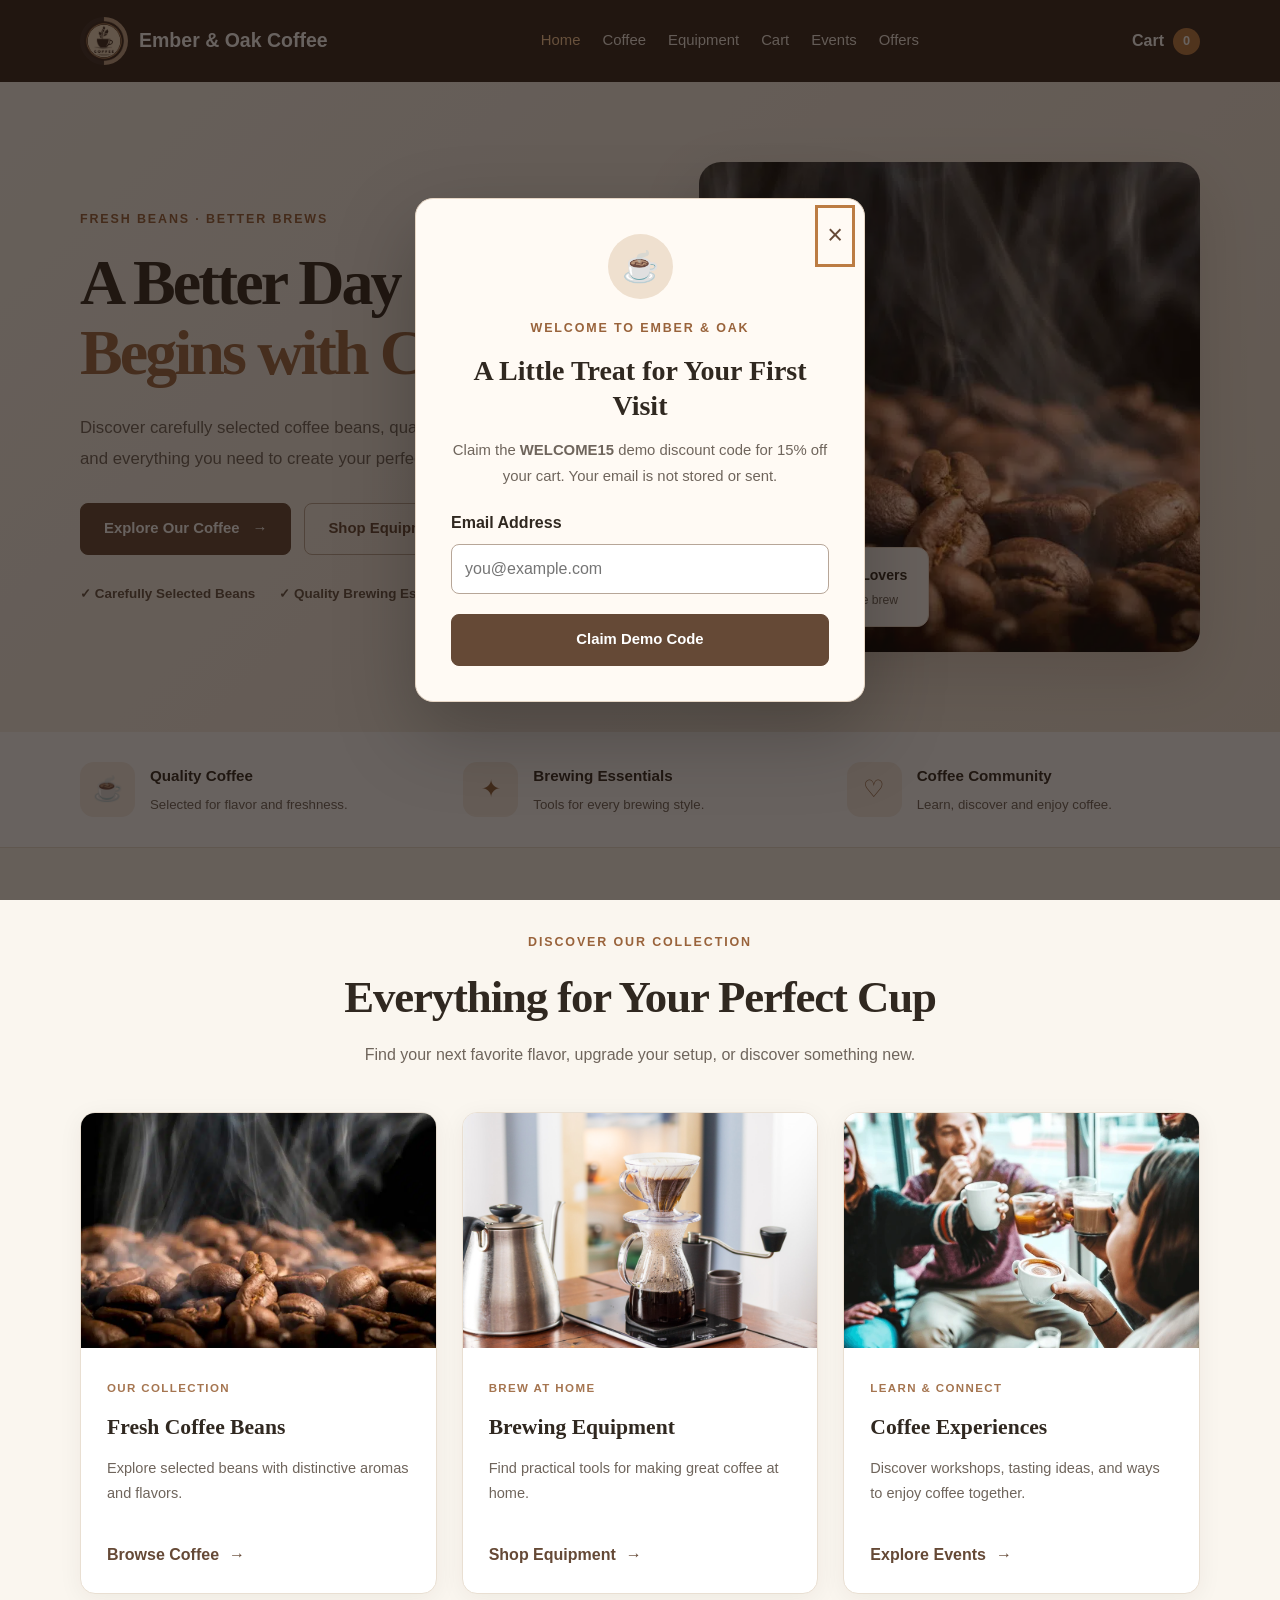
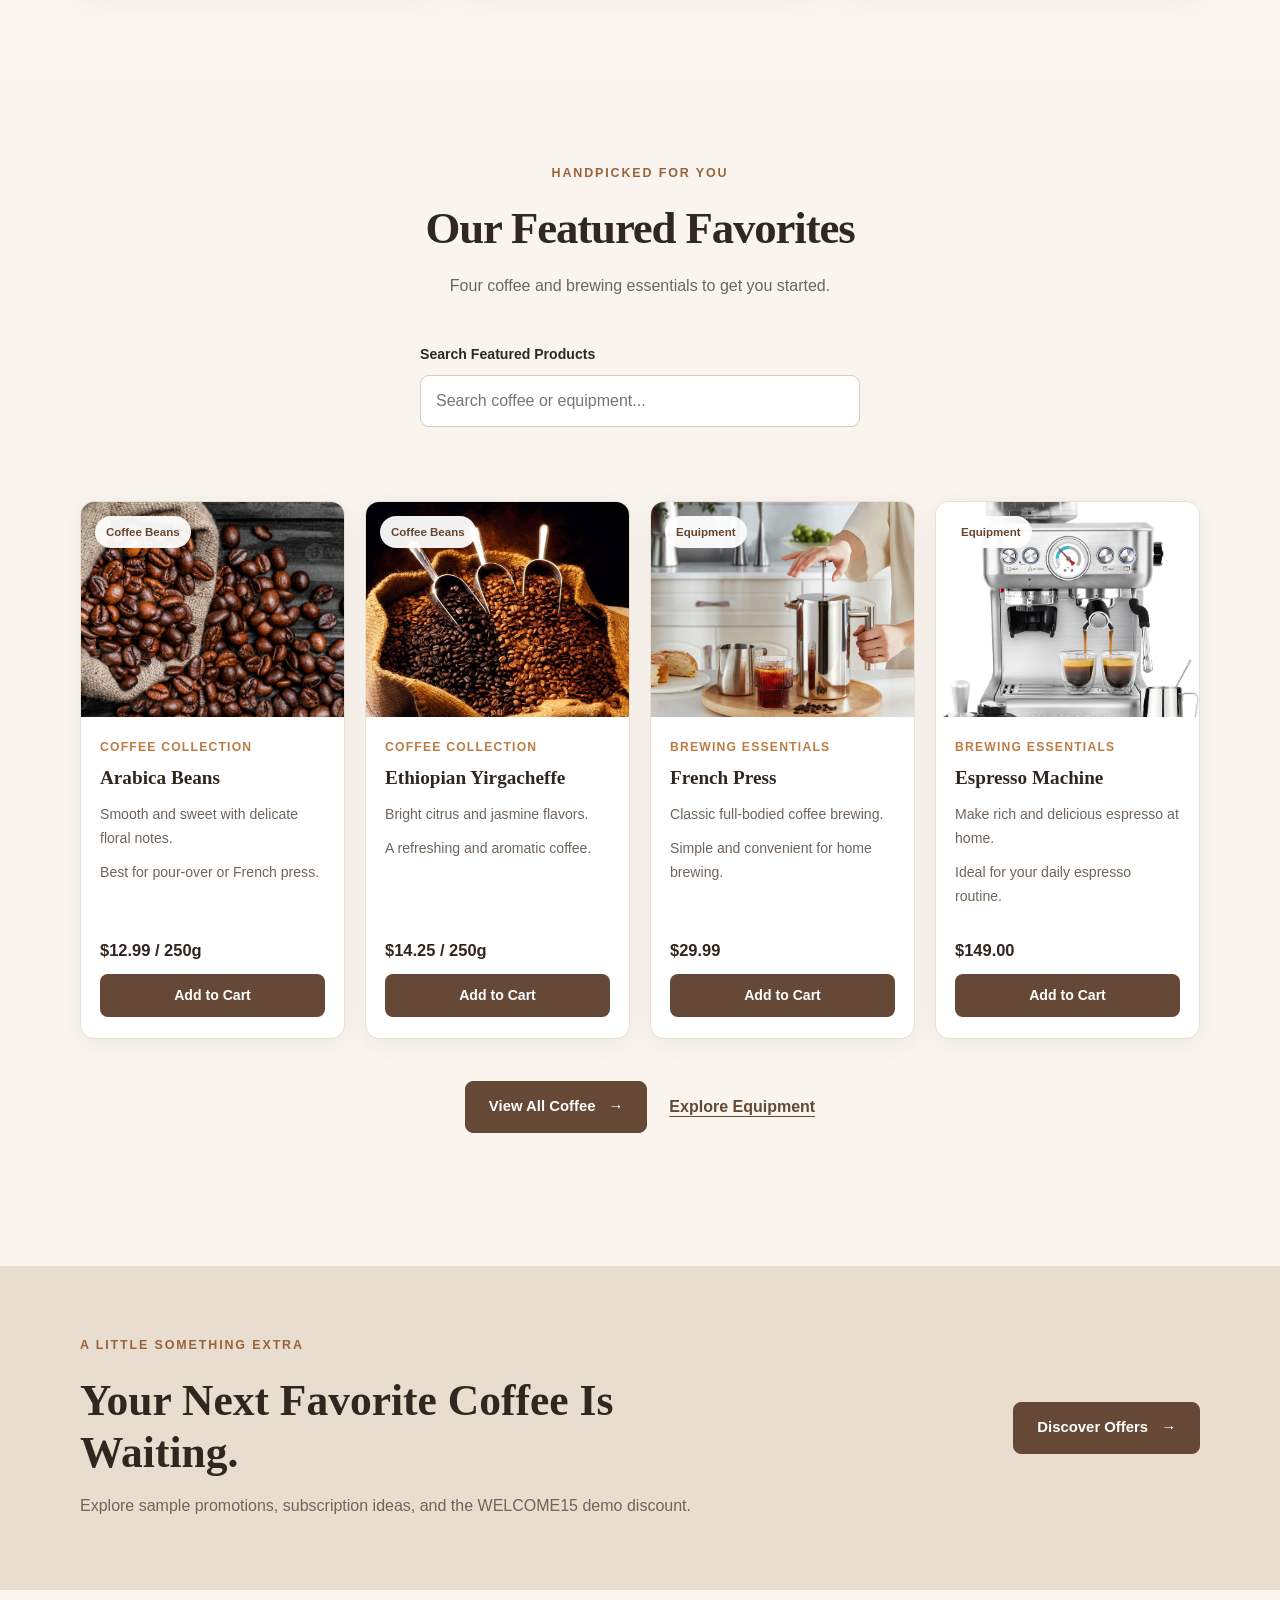
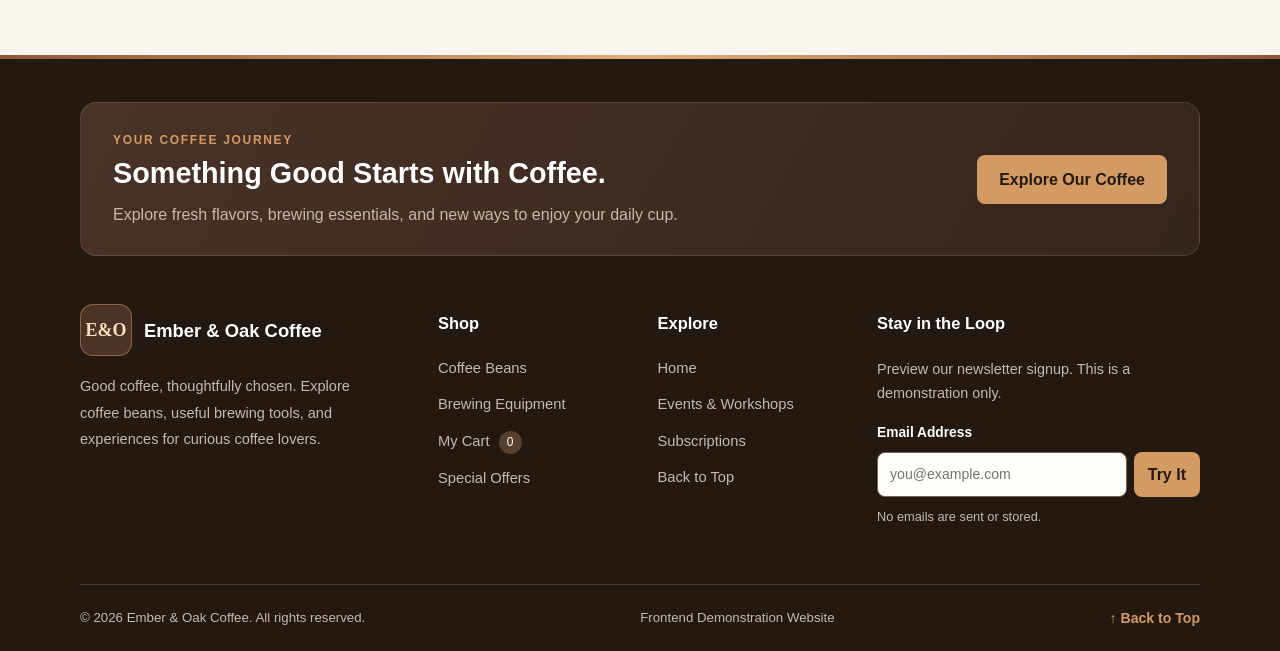
==== index.html @ ddde5e5a "Initial commit: Ember and Oak Coffee website" ====
<!DOCTYPE html>
<html lang="en">

<head>
  <meta charset="UTF-8">
  <meta name="viewport" content="width=device-width, initial-scale=1.0">

  <meta
    name="description"
    content="Discover coffee beans, brewing equipment, events and offers at Ember & Oak Coffee."
  >

  <title>Ember &amp; Oak Coffee | Home</title>

  <!-- CSS FILES -->
  <link rel="stylesheet" href="css/style.css">
  <link rel="stylesheet" href="css/footer.css">

  <!-- JAVASCRIPT FILES -->
  <script src="js/products.js" defer></script>
  <script src="js/main.js" defer></script>
  <script src="js/footer.js" defer></script>

</head>

<body>

  <!-- =====================================
       HEADER AND NAVIGATION
       SAME DESIGN AS EVENTS.HTML
  ====================================== -->

  <header id="top" class="site-header">

    <div class="container header-inner">

      <!-- LOGO -->
      <a class="brand" href="index.html">
        <img
          src="image/coffee-logo.jpg"
          alt="Ember and Oak Coffee logo"
        >
        <span>Ember &amp; Oak Coffee</span>
      </a>

      <!-- NAVIGATION -->
      <nav class="site-nav" aria-label="Main navigation">

        <a
          href="index.html"
          class="active"
          aria-current="page"
        >
          Home
        </a>

        <a href="coffee.html">Coffee</a>

        <a href="equipment.html">Equipment</a>

        <a href="cart.html">Cart</a>

        <a href="events.html">Events</a>

        <a href="offers.html">Offers</a>

      </nav>

      <!-- SHOPPING CART -->
      <a class="cart-link" href="cart.html">
        Cart
        <span class="cart-badge" data-cart-count>0</span>
      </a>

    </div>

  </header>

  <!-- =====================================
       MAIN CONTENT
  ====================================== -->

  <main>

    <!-- =====================================
         HERO SECTION
    ====================================== -->

    <section class="home-hero">

      <div class="container home-hero-inner">

        <!-- HERO TEXT -->
        <div class="home-hero-content">

          <p class="home-kicker">
            Fresh Beans · Better Brews
          </p>

          <h1>
            A Better Day
            <span>Begins with Coffee.</span>
          </h1>

          <p class="home-hero-description">
            Discover carefully selected coffee beans,
            quality brewing essentials, and everything
            you need to create your perfect cup.
          </p>

          <!-- HERO BUTTONS -->
          <div class="home-hero-actions">

            <a
              href="coffee.html"
              class="home-primary-btn"
            >
              Explore Our Coffee
              <span aria-hidden="true">→</span>
            </a>

            <a
              href="equipment.html"
              class="home-secondary-btn"
            >
              Shop Equipment
            </a>

          </div>

          <!-- HERO FEATURES -->
          <div class="home-hero-features">

            <span>✓ Carefully Selected Beans</span>

            <span>✓ Quality Brewing Essentials</span>

          </div>

        </div>

        <!-- HERO IMAGE -->
        <div class="home-hero-image">

          <img
            src="image/info-box1.webp"
            alt="Fresh roasted coffee beans"
            fetchpriority="high"
          >

          <!-- IMAGE LABEL -->
          <div class="home-image-label">

            <span
              class="home-label-icon"
              aria-hidden="true"
            >
              ✦
            </span>

            <div>
              <strong>Made for Coffee Lovers</strong>
              <small>Discover your favorite brew</small>
            </div>

          </div>

        </div>

      </div>

    </section>

    <!-- =====================================
         BENEFITS SECTION
    ====================================== -->

    <section
      class="home-benefits"
      aria-label="Why shop with us"
    >

      <div class="container home-benefits-grid">

        <!-- BENEFIT 1 -->
        <div class="home-benefit">

          <span
            class="home-benefit-icon"
            aria-hidden="true"
          >
            ☕
          </span>

          <div>
            <h3>Quality Coffee</h3>
            <p>Selected for flavor and freshness.</p>
          </div>

        </div>

        <!-- BENEFIT 2 -->
        <div class="home-benefit">

          <span
            class="home-benefit-icon"
            aria-hidden="true"
          >
            ✦
          </span>

          <div>
            <h3>Brewing Essentials</h3>
            <p>Tools for every brewing style.</p>
          </div>

        </div>

        <!-- BENEFIT 3 -->
        <div class="home-benefit">

          <span
            class="home-benefit-icon"
            aria-hidden="true"
          >
            ♡
          </span>

          <div>
            <h3>Coffee Community</h3>
            <p>Learn, discover and enjoy coffee.</p>
          </div>

        </div>

      </div>

    </section>

    <!-- =====================================
         PRODUCT CATEGORIES SECTION
    ====================================== -->

    <section class="home-section container">

      <!-- SECTION HEADING -->
      <div class="home-section-heading">

        <p class="home-section-kicker">
          Discover Our Collection
        </p>

        <h2>Everything for Your Perfect Cup</h2>

        <p>
          Find your next favorite flavor,
          upgrade your setup, or discover
          something new.
        </p>

      </div>

      <div class="home-category-grid">

        <!-- CATEGORY 1: COFFEE -->
        <article class="home-category-card">

          <div class="home-category-image">

            <img
              src="image/info-box1.webp"
              alt="Coffee beans"
              loading="lazy"
            >

          </div>

          <div class="home-category-content">

            <span class="home-category-label">
              Our Collection
            </span>

            <h3>Fresh Coffee Beans</h3>

            <p>
              Explore selected beans with
              distinctive aromas and flavors.
            </p>

            <a href="coffee.html">
              Browse Coffee
              <span aria-hidden="true">→</span>
            </a>

          </div>

        </article>

        <!-- CATEGORY 2: EQUIPMENT -->
        <article class="home-category-card">

          <div class="home-category-image">

            <img
              src="image/info-box2.jpg"
              alt="Coffee brewing equipment"
              loading="lazy"
            >

          </div>

          <div class="home-category-content">

            <span class="home-category-label">
              Brew at Home
            </span>

            <h3>Brewing Equipment</h3>

            <p>
              Find practical tools for making
              great coffee at home.
            </p>

            <a href="equipment.html">
              Shop Equipment
              <span aria-hidden="true">→</span>
            </a>

          </div>

        </article>

        <!-- CATEGORY 3: EVENTS -->
        <article class="home-category-card">

          <div class="home-category-image">

            <img
              src="image/info-box3.webp"
              alt="Coffee community"
              loading="lazy"
            >

          </div>

          <div class="home-category-content">

            <span class="home-category-label">
              Learn &amp; Connect
            </span>

            <h3>Coffee Experiences</h3>

            <p>
              Discover workshops, tasting ideas,
              and ways to enjoy coffee together.
            </p>

            <a href="events.html">
              Explore Events
              <span aria-hidden="true">→</span>
            </a>

          </div>

        </article>

      </div>

    </section>

    <!-- =====================================
         FEATURED PRODUCTS SECTION
    ====================================== -->

    <section class="home-products-section">

      <div class="container">

        <!-- SECTION HEADING -->
        <div class="home-section-heading">

          <p class="home-section-kicker">
            Handpicked for You
          </p>

          <h2>Our Featured Favorites</h2>

          <p>
            Four coffee and brewing essentials
            to get you started.
          </p>

        </div>

        <!-- PRODUCT SEARCH -->
        <div class="home-search-container">

          <label for="productSearch">
            Search Featured Products
          </label>

          <input
            id="productSearch"
            class="input"
            type="search"
            placeholder="Search coffee or equipment..."
            autocomplete="off"
          >

        </div>

        <!-- CART NOTIFICATION -->
        <p
          id="cartNotice"
          class="status-message"
          role="status"
          aria-live="polite"
        ></p>

        <!-- PRODUCT GRID -->
        <div
          id="productGrid"
          class="product-grid home-product-grid"
        >

          <!-- =================================
               PRODUCT 1: ARABICA BEANS
          ================================== -->
          <article class="product-card">

            <div class="home-product-image">

              <img
                src="image/arabica.jpg"
                alt="Arabica coffee beans"
                loading="lazy"
              >

              <span class="home-product-tag">
                Coffee Beans
              </span>

            </div>

            <div class="product-info">

              <p class="eyebrow">
                Coffee Collection
              </p>

              <h3>Arabica Beans</h3>

              <p>
                Smooth and sweet with delicate
                floral notes.
              </p>

              <p class="product-detail">
                Best for pour-over or French press.
              </p>

              <!-- PRICE AND CART -->
              <div class="product-bottom">

                <strong>$12.99 / 250g</strong>

                <button
                  type="button"
                  class="button button-small"
                  data-add="arabica"
                >
                  Add to Cart
                </button>

              </div>

            </div>

          </article>

          <!-- =================================
               PRODUCT 2: ETHIOPIAN
          ================================== -->
          <article class="product-card">

            <div class="home-product-image">

              <img
                src="image/ethiopian.jpg"
                alt="Ethiopian Yirgacheffe coffee beans"
                loading="lazy"
              >

              <span class="home-product-tag">
                Coffee Beans
              </span>

            </div>

            <div class="product-info">

              <p class="eyebrow">
                Coffee Collection
              </p>

              <h3>Ethiopian Yirgacheffe</h3>

              <p>
                Bright citrus and jasmine flavors.
              </p>

              <p class="product-detail">
                A refreshing and aromatic coffee.
              </p>

              <!-- PRICE AND CART -->
              <div class="product-bottom">

                <strong>$14.25 / 250g</strong>

                <button
                  type="button"
                  class="button button-small"
                  data-add="ethiopian"
                >
                  Add to Cart
                </button>

              </div>

            </div>

          </article>

          <!-- =================================
               PRODUCT 3: FRENCH PRESS
          ================================== -->
          <article class="product-card">

            <div class="home-product-image">

              <img
                src="image/french-press.jpg"
                alt="French press coffee maker"
                loading="lazy"
              >

              <span class="home-product-tag">
                Equipment
              </span>

            </div>

            <div class="product-info">

              <p class="eyebrow">
                Brewing Essentials
              </p>

              <h3>French Press</h3>

              <p>
                Classic full-bodied coffee brewing.
              </p>

              <p class="product-detail">
                Simple and convenient for home brewing.
              </p>

              <!-- PRICE AND CART -->
              <div class="product-bottom">

                <strong>$29.99</strong>

                <button
                  type="button"
                  class="button button-small"
                  data-add="french-press"
                >
                  Add to Cart
                </button>

              </div>

            </div>

          </article>

          <!-- =================================
               PRODUCT 4: ESPRESSO MACHINE
          ================================== -->
          <article class="product-card">

            <div class="home-product-image">

              <img
                src="image/espresso machine.jpg"
                alt="Espresso machine"
                loading="lazy"
              >

              <span class="home-product-tag">
                Equipment
              </span>

            </div>

            <div class="product-info">

              <p class="eyebrow">
                Brewing Essentials
              </p>

              <h3>Espresso Machine</h3>

              <p>
                Make rich and delicious espresso at home.
              </p>

              <p class="product-detail">
                Ideal for your daily espresso routine.
              </p>

              <!-- PRICE AND CART -->
              <div class="product-bottom">

                <strong>$149.00</strong>

                <button
                  type="button"
                  class="button button-small"
                  data-add="espresso-machine"
                >
                  Add to Cart
                </button>

              </div>

            </div>

          </article>

        </div>

        <!-- NO SEARCH RESULTS -->
        <p
          id="noProducts"
          class="empty-message"
          hidden
        >
          No featured products match your search.
        </p>

        <!-- VIEW ALL BUTTONS -->
        <div class="home-view-all">

          <a
            href="coffee.html"
            class="home-primary-btn"
          >
            View All Coffee
            <span aria-hidden="true">→</span>
          </a>

          <a
            href="equipment.html"
            class="home-text-link"
          >
            Explore Equipment
          </a>

        </div>

        <!-- WELCOME STATUS -->
        <p
          id="welcomeStatus"
          class="status-message"
          role="status"
          aria-live="polite"
        ></p>

      </div>

    </section>

    <!-- =====================================
         PROMOTIONAL SECTION
    ====================================== -->

    <section class="home-promotion">

      <div class="container home-promotion-inner">

        <div>

          <p class="home-section-kicker">
            A Little Something Extra
          </p>

          <h2>
            Your Next Favorite Coffee Is Waiting.
          </h2>

          <p>
            Explore sample promotions,
            subscription ideas, and the
            WELCOME15 demo discount.
          </p>

        </div>

        <a
          href="offers.html"
          class="home-primary-btn"
        >
          Discover Offers
          <span aria-hidden="true">→</span>
        </a>

      </div>

    </section>

  </main>

  <!-- =====================================
       ADVANCED FOOTER
  ====================================== -->

  <footer class="eo-footer">

    <div class="eo-footer-inner">

      <!-- FOOTER PROMOTION -->
      <div class="eo-footer-feature">

        <div>

          <p class="eo-footer-kicker">
            Your Coffee Journey
          </p>

          <h2>
            Something Good Starts with Coffee.
          </h2>

          <p>
            Explore fresh flavors, brewing essentials,
            and new ways to enjoy your daily cup.
          </p>

        </div>

        <a
          href="coffee.html"
          class="eo-footer-cta"
        >
          Explore Our Coffee
        </a>

      </div>

      <!-- FOOTER CONTENT -->
      <div class="eo-footer-grid">

        <!-- BRAND -->
        <section class="eo-footer-about">

          <div class="eo-footer-brand">

            <span
              class="eo-footer-logo"
              aria-hidden="true"
            >
              E&amp;O
            </span>

            <a
              href="index.html"
              class="eo-footer-brand-name"
            >
              Ember &amp; Oak Coffee
            </a>

          </div>

          <p class="eo-footer-description">
            Good coffee, thoughtfully chosen.
            Explore coffee beans, useful brewing tools,
            and experiences for curious coffee lovers.
          </p>

        </section>

        <!-- SHOP LINKS -->
        <nav aria-label="Footer shop navigation">

          <h2 class="eo-footer-title">Shop</h2>

          <div class="eo-footer-links">

            <a href="coffee.html">
              Coffee Beans
            </a>

            <a href="equipment.html">
              Brewing Equipment
            </a>

            <a href="cart.html">
              My Cart
              <span
                class="eo-footer-cart-count"
                data-cart-count
              >
                0
              </span>
            </a>

            <a href="offers.html">
              Special Offers
            </a>

          </div>

        </nav>

        <!-- EXPLORE LINKS -->
        <nav aria-label="Footer explore navigation">

          <h2 class="eo-footer-title">
            Explore
          </h2>

          <div class="eo-footer-links">

            <a href="index.html">
              Home
            </a>

            <a href="events.html">
              Events &amp; Workshops
            </a>

            <a href="offers.html">
              Subscriptions
            </a>

            <a href="#top">
              Back to Top
            </a>

          </div>

        </nav>

        <!-- NEWSLETTER DEMO -->
        <section class="eo-footer-newsletter">

          <h2 class="eo-footer-title">
            Stay in the Loop
          </h2>

          <p>
            Preview our newsletter signup.
            This is a demonstration only.
          </p>

          <label
            for="footerEmail"
            class="eo-newsletter-label"
          >
            Email Address
          </label>

          <div class="eo-newsletter-controls">

            <input
              id="footerEmail"
              class="eo-newsletter-input"
              type="email"
              placeholder="you@example.com"
              required
              data-newsletter-input
            >

            <button
              type="button"
              class="eo-newsletter-button"
              data-newsletter-button
            >
              Try It
            </button>

          </div>

          <p
            class="eo-newsletter-status"
            role="status"
            aria-live="polite"
            data-newsletter-status
          >
            No emails are sent or stored.
          </p>

        </section>

      </div>

      <!-- FOOTER BOTTOM -->
      <div class="eo-footer-bottom">

        <p>
          &copy;
          <span data-footer-year>2026</span>
          Ember &amp; Oak Coffee.
          All rights reserved.
        </p>

        <p>
          Frontend Demonstration Website
        </p>

        <a
          href="#top"
          class="eo-footer-backtop"
        >
          ↑ Back to Top
        </a>

      </div>

    </div>

  </footer>

  <!-- =====================================
       WELCOME POPUP
  ====================================== -->

  <dialog
    id="welcomeDialog"
    class="welcome-dialog home-welcome-dialog"
    aria-labelledby="welcomeTitle"
  >

    <button
      id="closeWelcome"
      class="dialog-close"
      type="button"
      aria-label="Close welcome popup"
    >
      &times;
    </button>

    <div
      class="home-dialog-icon"
      aria-hidden="true"
    >
      ☕
    </div>

    <p class="home-section-kicker">
      Welcome to Ember &amp; Oak
    </p>

    <h2 id="welcomeTitle">
      A Little Treat for Your First Visit
    </h2>

    <p>
      Claim the <strong>WELCOME15</strong>
      demo discount code for 15% off your cart.
      Your email is not stored or sent.
    </p>

    <form id="welcomeForm">

      <label
        class="form-field"
        for="welcomeEmail"
      >
        Email Address

        <input
          id="welcomeEmail"
          class="input"
          type="email"
          placeholder="you@example.com"
          required
        >

      </label>

      <button
        class="home-primary-btn home-dialog-submit"
        type="submit"
      >
        Claim Demo Code
      </button>

    </form>

  </dialog>

</body>
</html>
---- css/style.css ----
/* ===============================================
   EMBER & OAK COFFEE
   COMPLETE SHARED + HOMEPAGE STYLES
   Advanced footer: css/footer.css
=============================================== */

:root {
  --coffee: #33241c;
  --coffee-light: #654936;
  --cream: #faf6ef;
  --paper: #fffdf9;
  --accent: #bc7c43;
  --text: #302820;
  --muted: #6f655c;
  --border: #e9dfd2;
  --success: #28664b;
  --shadow: 0 5px 24px rgba(50, 29, 17, 0.06);
  --shadow-hover: 0 14px 35px rgba(50, 29, 17, 0.12);
}

/* GLOBAL */

*,
*::before,
*::after {
  box-sizing: border-box;
}

html {
  scroll-behavior: smooth;
}

body {
  margin: 0;
  min-height: 100vh;
  background: var(--cream);
  color: var(--text);
  font-family: Arial, Helvetica, sans-serif;
  line-height: 1.6;
}

a {
  color: inherit;
}

img {
  display: block;
  max-width: 100%;
}

button,
input,
select,
textarea {
  font: inherit;
}

button {
  cursor: pointer;
}

button:disabled {
  opacity: 0.5;
  cursor: not-allowed;
}

[hidden] {
  display: none !important;
}

:focus-visible {
  outline: 3px solid var(--accent);
  outline-offset: 3px;
}

.container {
  width: min(1120px, 92%);
  margin-inline: auto;
}

.section {
  padding-block: 55px;
}

.centered {
  text-align: center;
}

.section-title {
  margin: 0 0 14px;
  font-size: clamp(1.7rem, 3vw, 2.35rem);
  line-height: 1.25;
  text-align: center;
}

.section-intro {
  max-width: 720px;
  margin: 0 auto 28px;
  color: var(--muted);
  text-align: center;
}

.eyebrow {
  margin: 0;
  color: var(--accent);
  font-size: 0.76rem;
  font-weight: 700;
  letter-spacing: 0.1em;
  text-transform: uppercase;
}

/* HEADER */

.site-header {
  position: relative;
  z-index: 10;
  background: var(--coffee);
  color: #fff;
}

.header-inner {
  display: flex;
  justify-content: space-between;
  align-items: center;
  flex-wrap: wrap;
  gap: 16px 24px;
  min-height: 82px;
  padding-block: 12px;
}

.brand {
  display: inline-flex;
  align-items: center;
  gap: 11px;
  font-size: 1.22rem;
  font-weight: 700;
  text-decoration: none;
}

.brand img {
  width: 48px;
  height: 48px;
  border-radius: 50%;
  object-fit: cover;
}

.site-nav {
  display: flex;
  align-items: center;
  justify-content: center;
  flex-wrap: wrap;
  gap: 4px 12px;
}

.site-nav a {
  padding: 8px 5px;
  color: #f4eee8;
  font-size: 0.93rem;
  text-decoration: none;
}

.site-nav a:hover,
.site-nav a.active,
.site-nav a[aria-current="page"] {
  color: #ffcf9b;
}

.cart-link {
  display: inline-flex;
  align-items: center;
  gap: 9px;
  font-weight: 700;
  white-space: nowrap;
  text-decoration: none;
}

.cart-badge {
  display: inline-grid;
  place-items: center;
  min-width: 27px;
  height: 27px;
  padding: 0 5px;
  border-radius: 50px;
  background: var(--accent);
  color: #fff;
  font-size: 0.8rem;
}

/* BUTTONS */

.button {
  display: inline-flex;
  justify-content: center;
  align-items: center;
  gap: 8px;
  min-height: 43px;
  padding: 11px 21px;
  border: 1px solid transparent;
  border-radius: 8px;
  background: var(--coffee-light);
  color: #fff;
  font-weight: 700;
  text-align: center;
  text-decoration: none;
  transition: background 0.2s, transform 0.2s;
}

.button:hover:not(:disabled) {
  background: #845832;
  transform: translateY(-1px);
}

.button-small {
  min-height: 39px;
  padding: 9px 13px;
  font-size: 0.88rem;
}

.button-outline {
  border-color: var(--coffee-light);
  background: transparent;
  color: var(--coffee);
}

.button-outline:hover:not(:disabled) {
  background: #f3e9de;
  color: var(--coffee);
}

.text-button {
  padding: 6px 0;
  border: 0;
  background: transparent;
  color: #9e4929;
  text-decoration: underline;
}

/* FORMS */

.input,
select.input {
  width: 100%;
  min-height: 44px;
  padding: 11px 13px;
  border: 1px solid #b7a698;
  border-radius: 8px;
  background: #fff;
  color: var(--text);
}

.form-field {
  display: block;
  margin-bottom: 16px;
  font-weight: 700;
}

.form-field .input {
  display: block;
  margin-top: 6px;
  font-weight: 400;
}

.status-message {
  min-height: 1.5em;
  margin: 12px 0;
  color: var(--success);
  font-weight: 700;
  text-align: center;
}

.small-note {
  margin-top: 9px;
  color: var(--muted);
  font-size: 0.85rem;
}

/* SHARED CARD GRIDS */

.feature-grid,
.product-grid,
.event-grid,
.offers-grid {
  display: grid;
  grid-template-columns: repeat(3, minmax(0, 1fr));
  gap: 24px;
}

.feature-card,
.product-card,
.event-card,
.offer-card,
.summary-card,
.registration-card {
  overflow: hidden;
  border: 1px solid var(--border);
  border-radius: 14px;
  background: var(--paper);
  box-shadow: var(--shadow);
}

.feature-card img,
.event-card img,
.offer-card img {
  width: 100%;
  height: 205px;
  object-fit: cover;
}

.feature-card-content,
.event-card-content,
.offer-card-content {
  padding: 21px;
}

.feature-card h3,
.event-card h3,
.offer-card h3 {
  margin: 0 0 10px;
}

.feature-card p,
.event-card p,
.offer-card p {
  margin: 0 0 14px;
  color: var(--muted);
}

/* COFFEE AND EQUIPMENT PAGES */

.catalogue-heading {
  padding: 45px 0 10px;
}

.catalogue-heading h1 {
  margin: 0 0 12px;
  font-size: clamp(1.8rem, 4vw, 2.4rem);
  line-height: 1.2;
  text-align: center;
}

.search-row {
  width: min(570px, 100%);
  margin: 24px auto;
}

.search-row label {
  display: block;
  margin-bottom: 7px;
  font-weight: 700;
}

/* PRODUCT CARDS */

.product-card {
  display: flex;
  min-width: 0;
  flex-direction: column;
  transition: transform 0.2s, box-shadow 0.2s;
}

.product-card:hover {
  transform: translateY(-4px);
  box-shadow: var(--shadow-hover);
}

.product-card > img {
  width: 100%;
  height: 220px;
  object-fit: cover;
}

.product-info {
  display: flex;
  flex: 1;
  flex-direction: column;
  min-width: 0;
  padding: 21px;
}

.product-info h3 {
  margin: 7px 0 9px;
  font-size: 1.19rem;
  line-height: 1.35;
}

.product-info > p:not(.eyebrow) {
  margin: 0 0 10px;
  color: var(--muted);
  font-size: 0.92rem;
}

.product-info > .product-detail {
  font-size: 0.86rem;
}

.product-bottom {
  display: flex;
  align-items: center;
  justify-content: space-between;
  flex-wrap: wrap;
  gap: 12px;
  margin-top: auto;
  padding-top: 17px;
}

.product-bottom strong {
  color: var(--coffee);
  font-size: 1.05rem;
}

.empty-message {
  grid-column: 1 / -1;
  margin: 18px 0;
  padding: 27px;
  border: 1px dashed #cbb9a5;
  border-radius: 10px;
  background: #fff;
  text-align: center;
}

.empty-message a {
  color: var(--coffee-light);
  font-weight: 700;
}

/* ADD-TO-CART QUANTITY CONTROLS */

.card-cart-action {
  display: flex;
  align-items: center;
  justify-content: flex-end;
  min-width: 115px;
}

.card-stepper {
  display: inline-flex;
  align-items: center;
  justify-content: center;
  overflow: hidden;
  border: 1px solid #d4bda5;
  border-radius: 9px;
  background: #fffaf4;
}

.product-bottom .card-stepper button {
  display: grid;
  place-items: center;
  width: 38px;
  height: 38px;
  padding: 0;
  border: 0;
  border-radius: 0;
  background: var(--coffee-light);
  color: #fff;
  font-size: 20px;
  font-weight: 700;
  transition: background 0.2s;
}

.product-bottom .card-stepper button:hover:not(:disabled) {
  background: var(--accent);
}

.card-stepper [data-quantity-value] {
  display: grid;
  place-items: center;
  min-width: 40px;
  height: 38px;
  padding: 0 7px;
  color: var(--coffee);
  background: #fffaf4;
  font-weight: 700;
}

#cartNotice {
  min-height: 24px;
  margin: 15px 0;
}

/* SHOPPING CART PAGE */

.cart-layout {
  display: grid;
  grid-template-columns: minmax(0, 1.8fr) minmax(290px, 1fr);
  align-items: start;
  gap: 25px;
  padding: 25px 0 50px;
}

.cart-list {
  display: flex;
  flex-direction: column;
  gap: 14px;
}

.cart-item {
  display: grid;
  grid-template-columns: 96px minmax(0, 1fr) auto auto;
  align-items: center;
  gap: 14px;
  padding: 16px;
  border: 1px solid var(--border);
  border-radius: 12px;
  background: #fff;
}

.cart-item img {
  width: 96px;
  height: 96px;
  object-fit: cover;
  border-radius: 9px;
}

.cart-item-info {
  min-width: 0;
}

.cart-item-info h3 {
  margin: 0 0 5px;
  font-size: 1rem;
}

.cart-item-info p {
  margin: 0 0 5px;
  color: var(--muted);
  font-size: 0.88rem;
}

.cart-item > strong {
  white-space: nowrap;
}

.quantity-controls {
  display: inline-flex;
  align-items: center;
  gap: 5px;
}

.quantity-controls button {
  width: 31px;
  height: 35px;
  border: 1px solid var(--border);
  border-radius: 6px;
  background: var(--cream);
}

.quantity-controls button:hover {
  background: #eadbcc;
}

.quantity-controls input {
  width: 49px;
  height: 35px;
  border: 1px solid var(--border);
  border-radius: 6px;
  text-align: center;
}

/* ORDER SUMMARY */

.summary-card {
  padding: 24px;
}

.summary-card h2 {
  margin: 0 0 16px;
  font-size: 1.35rem;
}

.summary-line {
  display: flex;
  justify-content: space-between;
  gap: 12px;
  padding: 9px 0;
}

.summary-line.total {
  margin-top: 12px;
  padding-top: 17px;
  border-top: 1px solid var(--border);
  font-size: 1.3rem;
  font-weight: 700;
}

.promo-box {
  display: grid;
  grid-template-columns: 1fr auto;
  gap: 8px;
  margin-top: 12px;
}

.promo-box .input {
  min-width: 0;
}

.checkout-button {
  width: 100%;
  margin-top: 20px;
}

/* EVENTS AND OFFERS */

.event-spacing {
  margin-top: 25px;
}

.registration-card {
  max-width: 620px;
  margin: 36px auto 0;
  padding: 26px;
}

.registration-card h2 {
  margin: 0 0 14px;
}

.offer-card ul {
  margin: 0 0 12px;
  padding-left: 20px;
}

.offer-card li {
  margin-bottom: 8px;
}

.notice-box {
  margin-top: 18px;
  padding: 15px 19px;
  border-left: 4px solid var(--accent);
  border-radius: 0 9px 9px 0;
  background: #f5ebdd;
  color: var(--muted);
}

.notice-box h2 {
  margin: 0 0 9px;
  color: var(--coffee);
}

.notice-box p {
  margin: 0 0 15px;
}

.notice-box .button {
  margin: 5px 8px 5px 0;
}

/* WELCOME DIALOG */

.welcome-dialog {
  width: min(440px, 92vw);
  padding: 27px;
  border: 0;
  border-radius: 15px;
  background: #fffdf9;
  color: var(--text);
  box-shadow: 0 15px 58px rgba(0, 0, 0, 0.25);
}

.welcome-dialog::backdrop {
  background: rgba(15, 10, 7, 0.68);
}

.welcome-dialog h2 {
  margin: 0 0 12px;
}

.welcome-dialog p {
  margin: 0 0 14px;
}

.dialog-close {
  float: right;
  padding: 2px 6px;
  border: 0;
  background: transparent;
  font-size: 1.65rem;
}

.welcome-dialog .button {
  width: 100%;
  margin-top: 12px;
}

/* SIMPLE FOOTER FALLBACK */

.site-footer {
  margin-top: 32px;
  padding: 28px 0;
  background: var(--coffee);
  color: #f6eee5;
}

.footer-inner {
  display: flex;
  justify-content: space-between;
  align-items: center;
  flex-wrap: wrap;
  gap: 15px;
}

.footer-inner p {
  margin: 0;
}

.footer-links {
  display: flex;
  flex-wrap: wrap;
  gap: 18px;
}

.footer-links a {
  text-decoration: none;
}

.footer-links a:hover {
  text-decoration: underline;
}

/* ===============================================
   PREMIUM HOMEPAGE
=============================================== */

/* HERO */

.home-hero {
  padding: 80px 0;
  background: linear-gradient(
    135deg,
    #fbf8f2,
    #f0e6d9
  );
}

.home-hero-inner {
  display: grid;
  grid-template-columns: minmax(0, 1.05fr) minmax(0, 0.95fr);
  align-items: center;
  gap: 65px;
}

.home-hero-content {
  max-width: 590px;
}

.home-kicker,
.home-section-kicker {
  margin: 0 0 18px;
  color: #99633b;
  font-size: 0.78rem;
  font-weight: 800;
  letter-spacing: 0.15em;
  text-transform: uppercase;
}

.home-hero h1 {
  max-width: 650px;
  margin: 0 0 23px;
  font-family: Georgia, "Times New Roman", serif;
  font-size: clamp(2.7rem, 5vw, 4.6rem);
  line-height: 1.1;
  letter-spacing: -0.045em;
}

.home-hero h1 span {
  display: block;
  color: #9e6a44;
}

.home-hero-description {
  max-width: 510px;
  margin: 0 0 29px;
  color: var(--muted);
  font-size: 1.05rem;
  line-height: 1.85;
}

.home-hero-actions {
  display: flex;
  flex-wrap: wrap;
  gap: 13px;
  margin-bottom: 28px;
}

.home-primary-btn,
.home-secondary-btn {
  display: inline-flex;
  align-items: center;
  justify-content: center;
  gap: 13px;
  min-height: 50px;
  padding: 13px 23px;
  border: 1px solid var(--coffee-light);
  border-radius: 8px;
  font-size: 0.93rem;
  font-weight: 700;
  text-decoration: none;
  text-align: center;
  transition: background 0.2s, transform 0.2s;
}

.home-primary-btn {
  background: var(--coffee-light);
  color: #fff;
}

.home-primary-btn:hover {
  background: var(--coffee);
  transform: translateY(-2px);
}

.home-secondary-btn {
  border-color: #bca895;
  background: transparent;
  color: var(--coffee-light);
}

.home-secondary-btn:hover {
  background: #e9dccd;
  transform: translateY(-2px);
}

.home-hero-features {
  display: flex;
  flex-wrap: wrap;
  gap: 13px 24px;
  color: #655345;
  font-size: 0.84rem;
  font-weight: 600;
}

.home-hero-image {
  position: relative;
  min-width: 0;
}

.home-hero-image > img {
  width: 100%;
  height: 490px;
  object-fit: cover;
  border-radius: 22px;
  box-shadow: 0 22px 60px rgba(54, 35, 22, 0.15);
}

.home-image-label {
  position: absolute;
  bottom: 25px;
  left: -25px;
  display: flex;
  align-items: center;
  gap: 13px;
  padding: 16px 21px;
  border: 1px solid #eee1d2;
  border-radius: 12px;
  background: #fffdf9;
  box-shadow: 0 12px 35px rgba(0, 0, 0, 0.12);
}

.home-label-icon {
  display: grid;
  place-items: center;
  width: 42px;
  height: 42px;
  border-radius: 50%;
  background: #f2e4d2;
  color: #9e6a44;
  font-size: 24px;
}

.home-image-label strong,
.home-image-label small {
  display: block;
}

.home-image-label strong {
  font-size: 0.88rem;
}

.home-image-label small {
  margin-top: 4px;
  color: var(--muted);
  font-size: 0.76rem;
}

/* BENEFITS */

.home-benefits {
  border-bottom: 1px solid var(--border);
  background: #fff;
}

.home-benefits-grid {
  display: grid;
  grid-template-columns: repeat(3, minmax(0, 1fr));
  gap: 30px;
  padding-block: 30px;
}

.home-benefit {
  display: flex;
  align-items: center;
  gap: 15px;
}

.home-benefit-icon {
  display: grid;
  place-items: center;
  width: 55px;
  height: 55px;
  flex-shrink: 0;
  border-radius: 14px;
  background: #f6eee5;
  color: #90613d;
  font-size: 24px;
}

.home-benefit h3 {
  margin: 0 0 6px;
  font-size: 0.95rem;
}

.home-benefit p {
  margin: 0;
  color: var(--muted);
  font-size: 0.83rem;
  line-height: 1.6;
}

/* HOMEPAGE SECTIONS */

.home-section {
  padding-block: 85px;
}

.home-section-heading {
  max-width: 700px;
  margin: 0 auto 42px;
  text-align: center;
}

.home-section-heading h2 {
  margin: 0 0 16px;
  font-family: Georgia, serif;
  font-size: clamp(2rem, 3.5vw, 2.9rem);
  line-height: 1.2;
  letter-spacing: -0.025em;
}

.home-section-heading > p:last-child {
  max-width: 590px;
  margin: 0 auto;
  color: var(--muted);
  line-height: 1.8;
}

/* CATEGORY CARDS */

.home-category-grid {
  display: grid;
  grid-template-columns: repeat(3, minmax(0, 1fr));
  gap: 25px;
}

.home-category-card {
  overflow: hidden;
  border: 1px solid var(--border);
  border-radius: 15px;
  background: white;
  box-shadow: var(--shadow);
  transition: transform 0.25s, box-shadow 0.25s;
}

.home-category-card:hover {
  transform: translateY(-5px);
  box-shadow: var(--shadow-hover);
}

.home-category-image {
  height: 235px;
  overflow: hidden;
}

.home-category-image img {
  width: 100%;
  height: 100%;
  object-fit: cover;
  transition: transform 0.35s;
}

.home-category-card:hover img {
  transform: scale(1.045);
}

.home-category-content {
  padding: 26px;
}

.home-category-label {
  color: #a57550;
  font-size: 0.72rem;
  font-weight: 800;
  letter-spacing: 0.12em;
  text-transform: uppercase;
}

.home-category-content h3 {
  margin: 11px 0;
  font-family: Georgia, serif;
  font-size: 1.35rem;
}

.home-category-content p {
  min-height: 66px;
  margin: 0 0 20px;
  color: var(--muted);
  font-size: 0.91rem;
  line-height: 1.75;
}

.home-category-content a {
  display: inline-flex;
  align-items: center;
  gap: 10px;
  color: var(--coffee-light);
  font-weight: 700;
  text-decoration: none;
}

.home-category-content a:hover {
  color: var(--accent);
}

/* ===============================================
   FEATURED PRODUCTS — FIXED CARD LAYOUT
=============================================== */

.home-products-section {
  padding-block: 85px;
  background: #f9f5ee;
}

.home-search-container {
  display: flex;
  flex-direction: column;
  gap: 10px;
  max-width: 440px;
  margin: 0 auto 35px;
}

.home-search-container label {
  font-size: 0.88rem;
  font-weight: 700;
}

.home-search-container input {
  min-height: 48px;
  padding: 12px 15px;
  border: 1px solid #d9cbbb;
  border-radius: 9px;
  background: #fff;
}

.home-product-grid {
  grid-template-columns: repeat(4, minmax(0, 1fr));
  gap: 20px;
  align-items: stretch;
}

.home-product-grid .product-card {
  min-width: 0;
  background: #fff;
  border-radius: 14px;
}

.home-product-image {
  position: relative;
  height: 215px;
  overflow: hidden;
}

.home-product-image img {
  width: 100%;
  height: 100%;
  object-fit: cover;
}

.home-product-tag {
  position: absolute;
  top: 14px;
  left: 14px;
  padding: 7px 11px;
  border-radius: 40px;
  background: rgba(255, 255, 255, 0.94);
  color: #65452f;
  font-size: 0.72rem;
  font-weight: 700;
}

.home-product-grid .product-info {
  flex: 1;
  min-height: 0;
  padding: 21px 19px;
}

.home-product-grid .product-info h3 {
  margin: 8px 0 12px;
  font-family: Georgia, serif;
  font-size: 1.2rem;
  line-height: 1.35;
}

.home-product-grid .product-info > p:not(.eyebrow) {
  font-size: 0.88rem;
  line-height: 1.7;
}

/* IMPORTANT FIX:
   Every card has one price row
   followed by one quantity-control row. */

.home-product-grid .product-bottom {
  display: grid;
  grid-template-columns: minmax(0, 1fr);
  align-content: end;
  justify-items: stretch;
  gap: 12px;
  width: 100%;
  margin-top: auto;
  padding-top: 20px;
}

/* Price is always on its own row */

.home-product-grid .product-bottom > strong {
  display: block;
  min-width: 0;
  font-size: 1.03rem;
  line-height: 1.4;
  white-space: nowrap;
}

/* Quantity controls fill the card width */

.home-product-grid .card-cart-action {
  display: flex;
  justify-content: stretch;
  align-items: stretch;
  width: 100%;
  min-width: 0;
}

/* Full-width Add to Cart button */

.home-product-grid .card-cart-action > [data-add] {
  width: 100%;
  min-height: 43px;
}

/* Full-width minus / number / plus selector */

.home-product-grid .card-stepper {
  display: flex;
  width: 100%;
  min-height: 43px;
}

.home-product-grid .card-stepper button {
  flex: 0 0 43px;
  height: 43px;
}

.home-product-grid .card-stepper [data-quantity-value] {
  flex: 1 1 auto;
  min-width: 0;
  height: 43px;
}

/* Before JavaScript creates the quantity wrapper */

.home-product-grid .product-bottom > button[data-add] {
  width: 100%;
}

/* VIEW ALL PRODUCTS */

.home-view-all {
  display: flex;
  justify-content: center;
  align-items: center;
  flex-wrap: wrap;
  gap: 22px;
  margin-top: 42px;
}

.home-text-link {
  color: var(--coffee-light);
  font-weight: 700;
  text-decoration: underline;
  text-underline-offset: 4px;
}

/* HOMEPAGE PROMOTION */

.home-promotion {
  padding-block: 70px;
  background: #e9ddcf;
}

.home-promotion-inner {
  display: flex;
  align-items: center;
  justify-content: space-between;
  gap: 30px;
}

.home-promotion-inner > div {
  max-width: 680px;
}

.home-promotion h2 {
  margin: 0 0 14px;
  font-family: Georgia, serif;
  font-size: clamp(1.9rem, 3.4vw, 2.8rem);
  line-height: 1.2;
}

.home-promotion p:last-child {
  margin: 0;
  color: var(--muted);
  line-height: 1.75;
}

.home-promotion .home-primary-btn {
  flex-shrink: 0;
}

/* HOMEPAGE WELCOME POPUP */

.home-welcome-dialog {
  position: relative;
  width: min(450px, calc(100% - 30px));
  max-width: 450px;
  padding: 35px;
  border: 1px solid #e6d6c5;
  border-radius: 18px;
  background: #fffaf4;
  text-align: center;
  box-shadow: 0 30px 80px rgba(0, 0, 0, 0.25);
}

.home-welcome-dialog::backdrop {
  background: rgba(24, 15, 10, 0.65);
}

.home-dialog-icon {
  display: grid;
  place-items: center;
  width: 65px;
  height: 65px;
  margin: 0 auto 20px;
  border-radius: 50%;
  background: #efe0cf;
  font-size: 30px;
}

.home-welcome-dialog h2 {
  margin: 0 0 14px;
  font-family: Georgia, serif;
  font-size: 1.75rem;
  line-height: 1.25;
}

.home-welcome-dialog > p:not(.home-section-kicker) {
  color: var(--muted);
  font-size: 0.93rem;
  line-height: 1.75;
}

.home-welcome-dialog .form-field {
  display: block;
  margin: 20px 0;
  text-align: left;
}

.home-welcome-dialog .input {
  display: block;
  width: 100%;
  margin-top: 9px;
}

.home-dialog-submit {
  width: 100%;
  cursor: pointer;
}

.home-welcome-dialog .dialog-close {
  position: absolute;
  top: 12px;
  right: 15px;
  padding: 3px 6px;
  color: var(--coffee-light);
  font-size: 27px;
}

/* ===============================================
   RESPONSIVE DESIGN
=============================================== */

/* SMALL DESKTOP */

@media (max-width: 1050px) {
  .home-hero-inner {
    gap: 35px;
  }

  .home-product-grid {
    grid-template-columns: repeat(2, minmax(0, 1fr));
  }

  .home-category-grid {
    gap: 16px;
  }
}

/* TABLET */

@media (max-width: 900px) {
  .header-inner {
    justify-content: center;
  }

  .site-nav {
    order: 3;
    width: 100%;
    justify-content: center;
  }

  .feature-grid,
  .product-grid,
  .event-grid,
  .offers-grid {
    grid-template-columns: repeat(2, minmax(0, 1fr));
  }

  .home-product-grid {
    grid-template-columns: repeat(2, minmax(0, 1fr));
  }

  .cart-layout {
    grid-template-columns: 1fr;
  }
}

/* SMALL TABLET */

@media (max-width: 760px) {
  .home-hero {
    padding-block: 50px;
  }

  .home-hero-inner {
    grid-template-columns: 1fr;
    gap: 40px;
  }

  .home-hero-image > img {
    height: 340px;
  }

  .home-image-label {
    left: 15px;
    bottom: 15px;
  }

  .home-benefits-grid {
    grid-template-columns: 1fr;
    gap: 23px;
  }

  .home-category-grid {
    grid-template-columns: 1fr;
    max-width: 500px;
    margin-inline: auto;
  }

  .home-category-content p {
    min-height: 0;
  }

  .home-section,
  .home-products-section {
    padding-block: 60px;
  }

  .home-promotion-inner {
    flex-direction: column;
    align-items: flex-start;
  }
}

/* MOBILE */

@media (max-width: 600px) {
  .site-nav {
    gap: 6px 10px;
  }

  .site-nav a {
    font-size: 0.86rem;
  }

  .brand {
    font-size: 1.06rem;
  }

  .feature-grid,
  .product-grid,
  .event-grid,
  .offers-grid,
  .home-product-grid {
    grid-template-columns: 1fr;
  }

  .cart-item {
    grid-template-columns: 76px minmax(0, 1fr);
    gap: 12px;
  }

  .cart-item img {
    width: 76px;
    height: 76px;
  }

  .cart-item .quantity-controls {
    grid-column: 1 / 2;
  }

  .cart-item > strong {
    justify-self: end;
  }

  .promo-box {
    grid-template-columns: 1fr;
  }
}

/* SMALL MOBILE */

@media (max-width: 480px) {
  .home-hero h1 {
    font-size: 2.65rem;
  }

  .home-hero-actions {
    flex-direction: column;
    align-items: stretch;
  }

  .home-product-image {
    height: 250px;
  }

  .home-welcome-dialog {
    padding: 28px 22px;
  }

  .home-promotion .home-primary-btn {
    width: 100%;
  }
}

/* REDUCED MOTION */

@media (prefers-reduced-motion: reduce) {
  html {
    scroll-behavior: auto;
  }

  .button,
  .product-card,
  .home-primary-btn,
  .home-secondary-btn,
  .home-category-card,
  .home-category-image img {
    transition: none;
  }
}
---- css/footer.css ----
/* =========================================
   EMBER & OAK — ADVANCED FOOTER
========================================= */

.eo-footer {
  --footer-bg: #241911;
  --footer-panel: #39291f;
  --footer-accent: #d39a64;
  --footer-text: #faf4ec;
  --footer-muted: #c8b8aa;

  position: relative;
  margin-top: 65px;
  background: var(--footer-bg);
  color: var(--footer-text);
  font-family: Arial, Helvetica, sans-serif;
}

.eo-footer *,
.eo-footer *::before,
.eo-footer *::after {
  box-sizing: border-box;
}

.eo-footer::before {
  content: "";
  position: absolute;
  top: 0;
  left: 0;
  width: 100%;
  height: 4px;
  background: linear-gradient(
    90deg,
    #8d5837,
    #e2ad76,
    #8d5837
  );
}

.eo-footer-inner {
  width: min(1120px, 92%);
  margin: 0 auto;
  padding: 47px 0 22px;
}

/* FEATURED BANNER */

.eo-footer-feature {
  display: flex;
  justify-content: space-between;
  align-items: center;
  flex-wrap: wrap;
  gap: 25px;

  padding: 28px 32px;
  margin-bottom: 48px;

  background: linear-gradient(
    120deg,
    #493226,
    #34251e
  );

  border: 1px solid rgba(255,255,255,0.12);
  border-radius: 16px;
}

.eo-footer-feature h2 {
  margin: 5px 0 9px;
  color: #fff;
  font-size: clamp(1.35rem, 2.4vw, 1.8rem);
  line-height: 1.3;
}

.eo-footer-feature p {
  margin: 0;
  max-width: 570px;
  color: var(--footer-muted);
}

.eo-footer-kicker {
  margin: 0;
  color: var(--footer-accent) !important;
  font-size: 0.75rem;
  font-weight: 700;
  text-transform: uppercase;
  letter-spacing: 0.14em;
}

.eo-footer-cta {
  display: inline-flex;
  align-items: center;
  justify-content: center;

  min-height: 45px;
  padding: 12px 22px;

  border-radius: 8px;
  background: var(--footer-accent);
  color: #241911;

  text-decoration: none;
  font-weight: 700;
  white-space: nowrap;
  transition: background 0.2s, transform 0.2s;
}

.eo-footer-cta:hover {
  background: #edb988;
  transform: translateY(-2px);
}

/* MAIN FOOTER GRID */

.eo-footer-grid {
  display: grid;
  grid-template-columns: 1.4fr 0.8fr 0.8fr 1.4fr;
  gap: 35px;
  padding-bottom: 40px;
}

.eo-footer-brand {
  display: flex;
  align-items: center;
  gap: 12px;
  margin-bottom: 17px;
}

.eo-footer-logo {
  display: grid;
  place-items: center;

  width: 52px;
  height: 52px;
  flex-shrink: 0;

  border: 1px solid rgba(211,154,100,0.5);
  border-radius: 13px;

  background: #4b3427;
  color: #ffe2bd;

  font-family: Georgia, serif;
  font-weight: 700;
  font-size: 1.12rem;
}

.eo-footer-brand-name {
  color: white;
  font-size: 1.15rem;
  font-weight: 700;
  text-decoration: none;
}

.eo-footer-brand-name:hover {
  color: var(--footer-accent);
}

.eo-footer-description {
  max-width: 280px;
  color: var(--footer-muted);
  font-size: 0.91rem;
  line-height: 1.8;
}

.eo-footer-title {
  margin: 6px 0 20px;
  color: #fff;
  font-size: 1.03rem;
  font-weight: 700;
}

.eo-footer-links {
  display: flex;
  flex-direction: column;
  align-items: flex-start;
  gap: 13px;
}

.eo-footer-links a {
  color: var(--footer-muted);
  font-size: 0.92rem;
  text-decoration: none;
  transition: color 0.2s, transform 0.2s;
}

.eo-footer-links a:hover {
  color: var(--footer-accent);
  transform: translateX(3px);
}

.eo-footer-cart-count {
  display: inline-flex;
  justify-content: center;
  align-items: center;
  min-width: 23px;
  height: 23px;
  padding: 0 5px;
  margin-left: 5px;
  border-radius: 50px;
  background: #56402f;
  color: #fff;
  font-size: 0.75rem;
}

/* NEWSLETTER PREVIEW */

.eo-footer-newsletter p {
  margin: 0 0 16px;
  color: var(--footer-muted);
  font-size: 0.9rem;
  line-height: 1.7;
}

.eo-newsletter-label {
  display: block;
  margin-bottom: 8px;
  color: #fff;
  font-size: 0.86rem;
  font-weight: 600;
}

.eo-newsletter-controls {
  display: flex;
  width: 100%;
  gap: 7px;
}

.eo-newsletter-input {
  width: 100%;
  min-width: 0;
  min-height: 44px;
  padding: 10px 12px;
  border: 1px solid #786251;
  border-radius: 8px;
  background: #fffdf8;
  color: #33241c;
  font-size: 0.88rem;
}

.eo-newsletter-button {
  min-height: 44px;
  padding: 10px 14px;
  border: 0;
  border-radius: 8px;
  background: var(--footer-accent);
  color: #251911;
  font-weight: 700;
  cursor: pointer;
  white-space: nowrap;
}

.eo-newsletter-button:hover {
  background: #edb988;
}

.eo-newsletter-status {
  margin-top: 10px !important;
  font-size: 0.8rem !important;
  line-height: 1.6 !important;
}

/* FOOTER BOTTOM */

.eo-footer-bottom {
  display: flex;
  align-items: center;
  justify-content: space-between;
  flex-wrap: wrap;
  gap: 15px;

  padding-top: 22px;

  border-top: 1px solid rgba(255,255,255,0.14);
}

.eo-footer-bottom p {
  margin: 0;
  color: var(--footer-muted);
  font-size: 0.83rem;
}

.eo-footer-backtop {
  display: inline-flex;
  align-items: center;
  gap: 7px;
  color: var(--footer-accent);
  text-decoration: none;
  font-size: 0.88rem;
  font-weight: 700;
}

.eo-footer-backtop:hover {
  color: #fff;
}

.eo-footer a:focus-visible,
.eo-footer button:focus-visible,
.eo-footer input:focus-visible {
  outline: 3px solid #efb980;
  outline-offset: 3px;
}

/* TABLET */

@media (max-width: 950px) {
  .eo-footer-grid {
    grid-template-columns: repeat(2, minmax(0, 1fr));
    gap: 36px;
  }
}

/* MOBILE */

@media (max-width: 600px) {
  .eo-footer-inner {
    padding-top: 32px;
  }

  .eo-footer-feature {
    padding: 23px;
    margin-bottom: 35px;
  }

  .eo-footer-feature .eo-footer-cta {
    width: 100%;
  }

  .eo-footer-grid {
    grid-template-columns: 1fr 1fr;
    column-gap: 20px;
    row-gap: 35px;
  }

  .eo-footer-about,
  .eo-footer-newsletter {
    grid-column: 1 / -1;
  }

  .eo-footer-description {
    max-width: 100%;
  }

  .eo-footer-bottom {
    align-items: flex-start;
    flex-direction: column;
  }
}

/* SMALL MOBILE */

@media (max-width: 370px) {
  .eo-newsletter-controls {
    flex-direction: column;
  }

  .eo-footer-grid {
    gap: 24px 12px;
  }
}

@media (prefers-reduced-motion: reduce) {
  .eo-footer a {
    transition: none;
  }
}
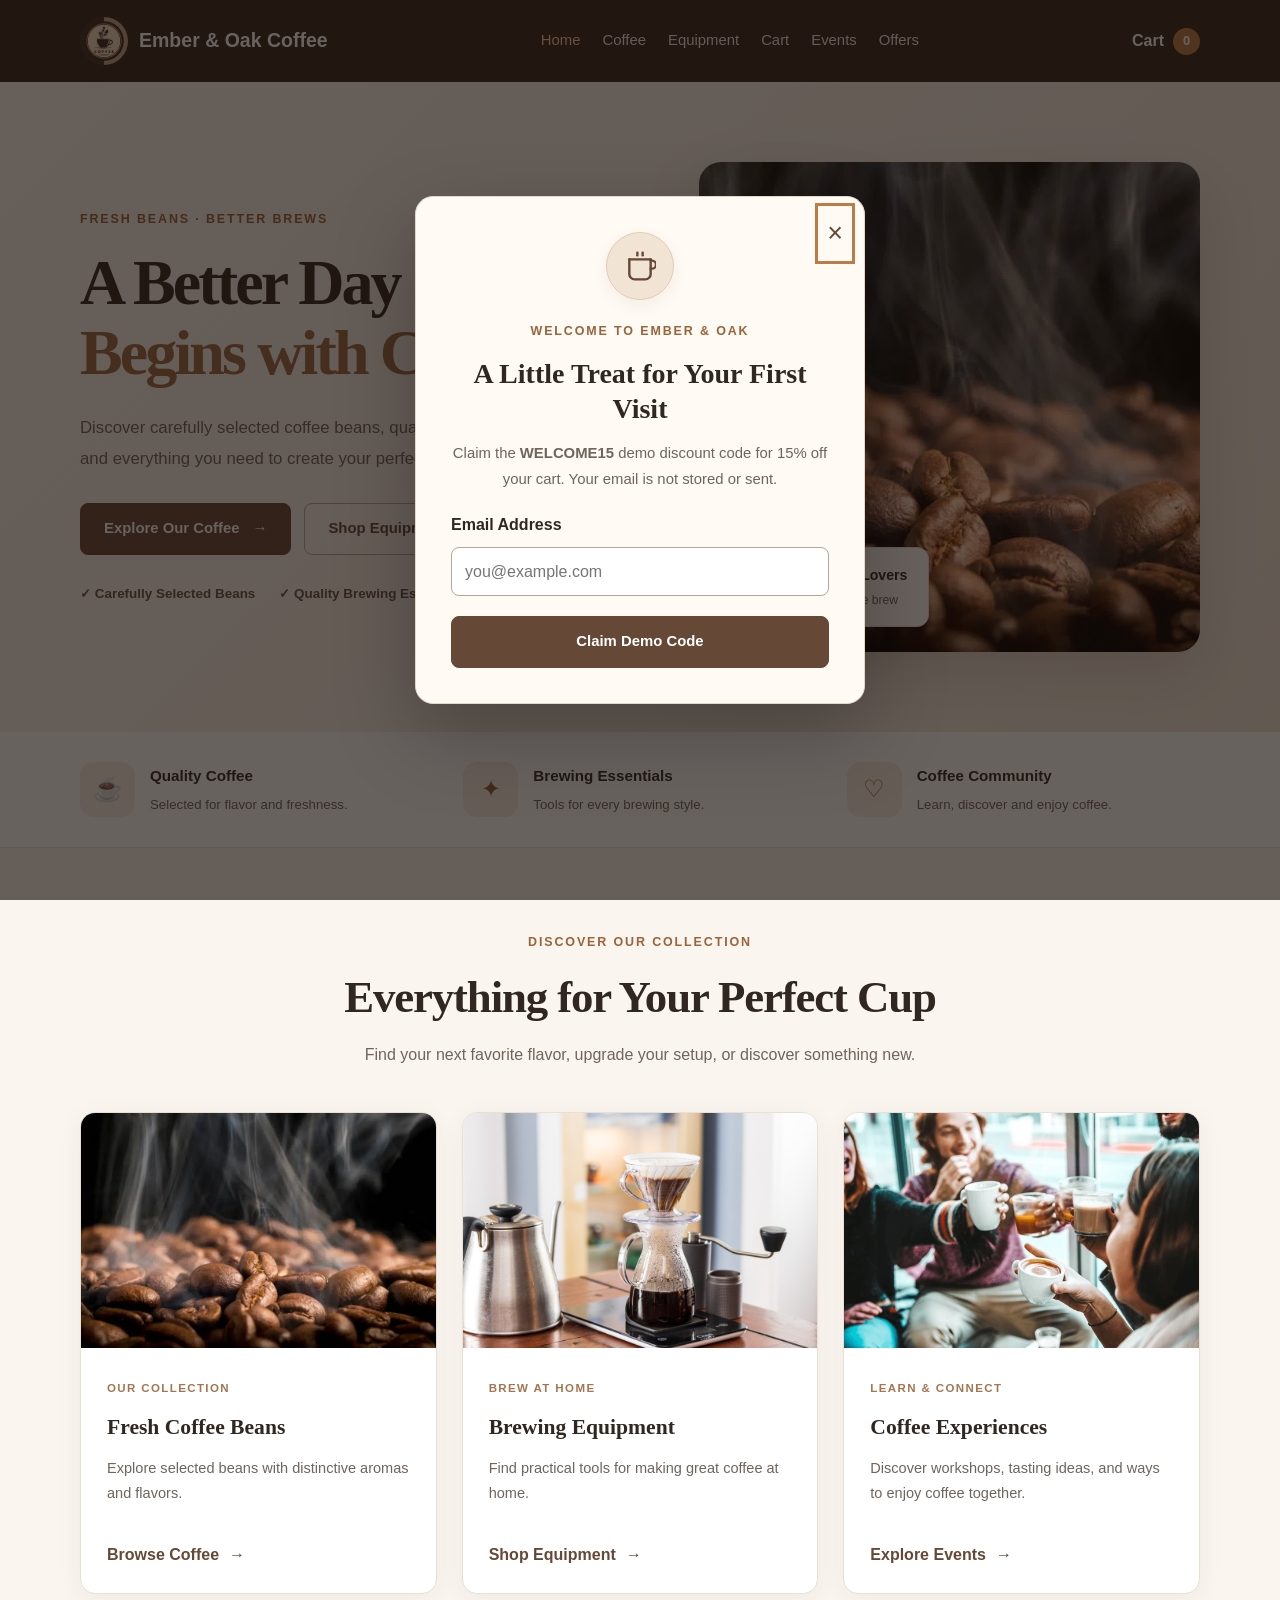
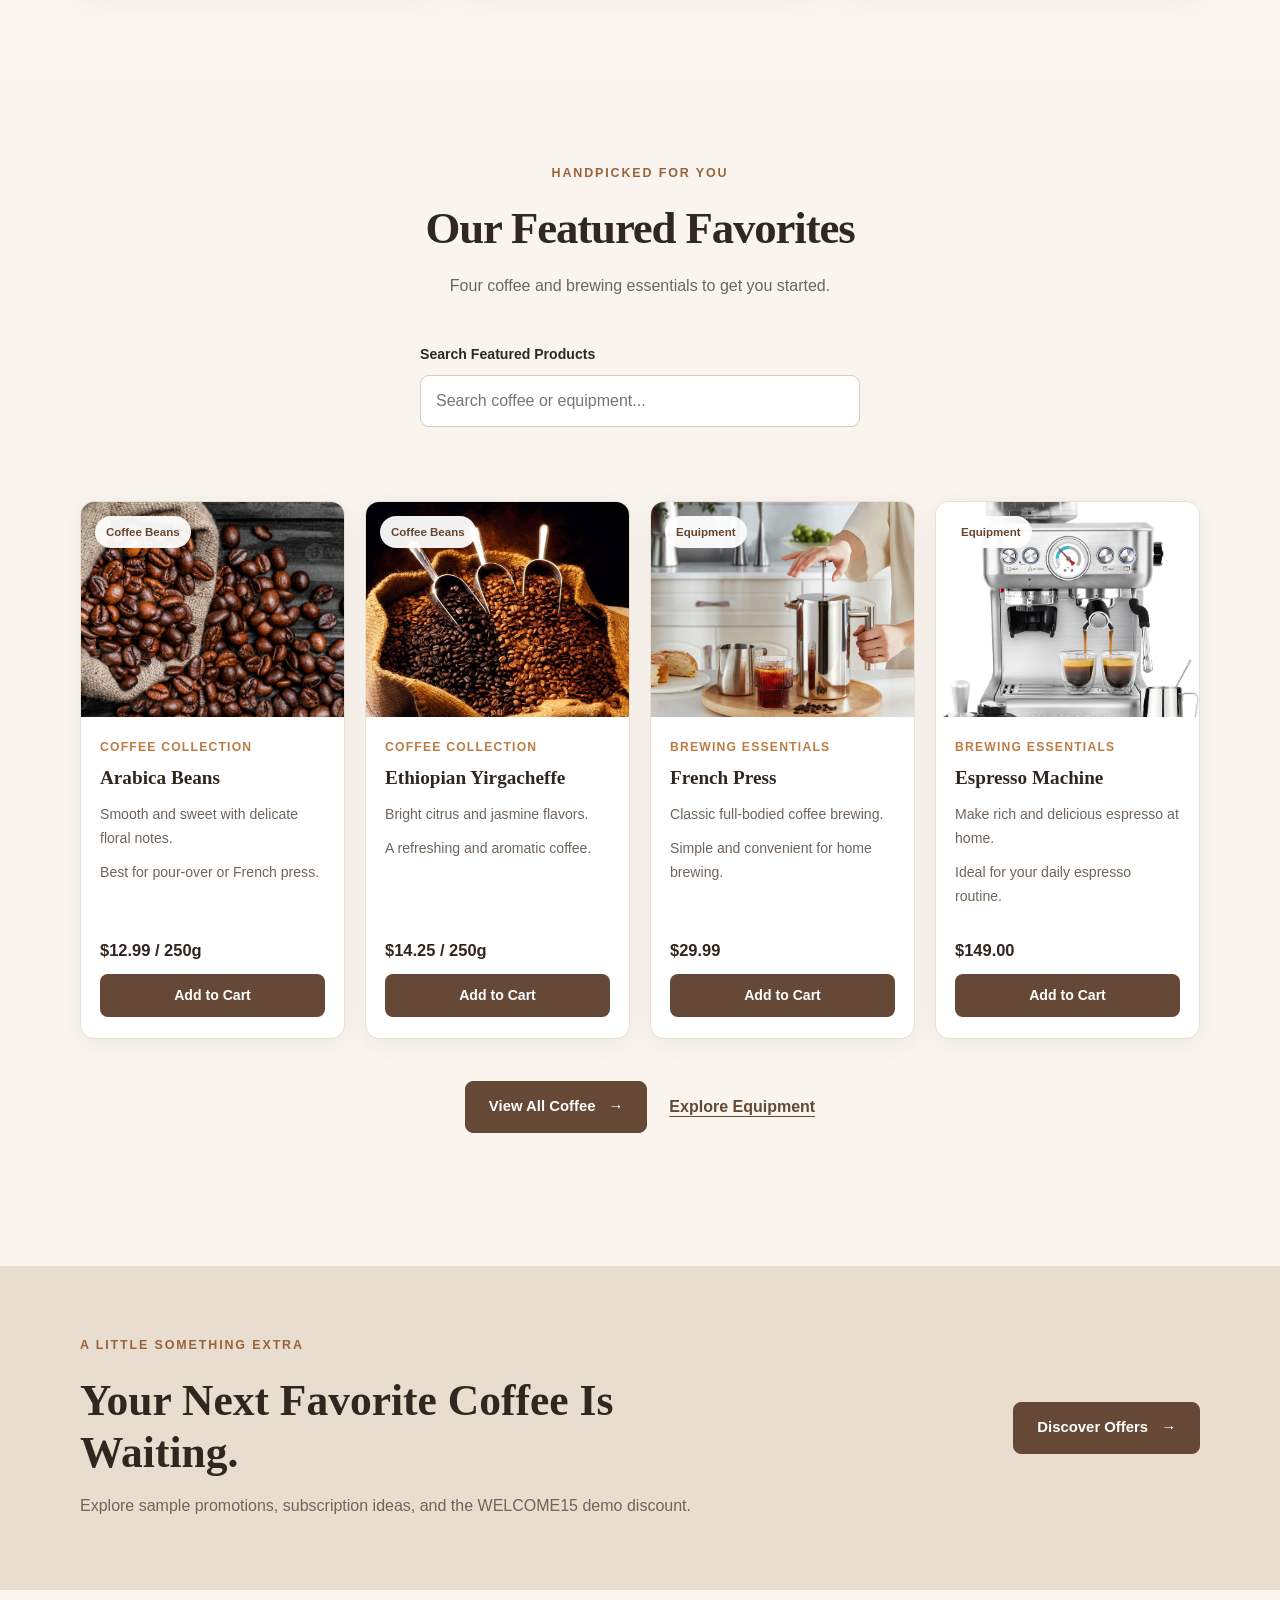
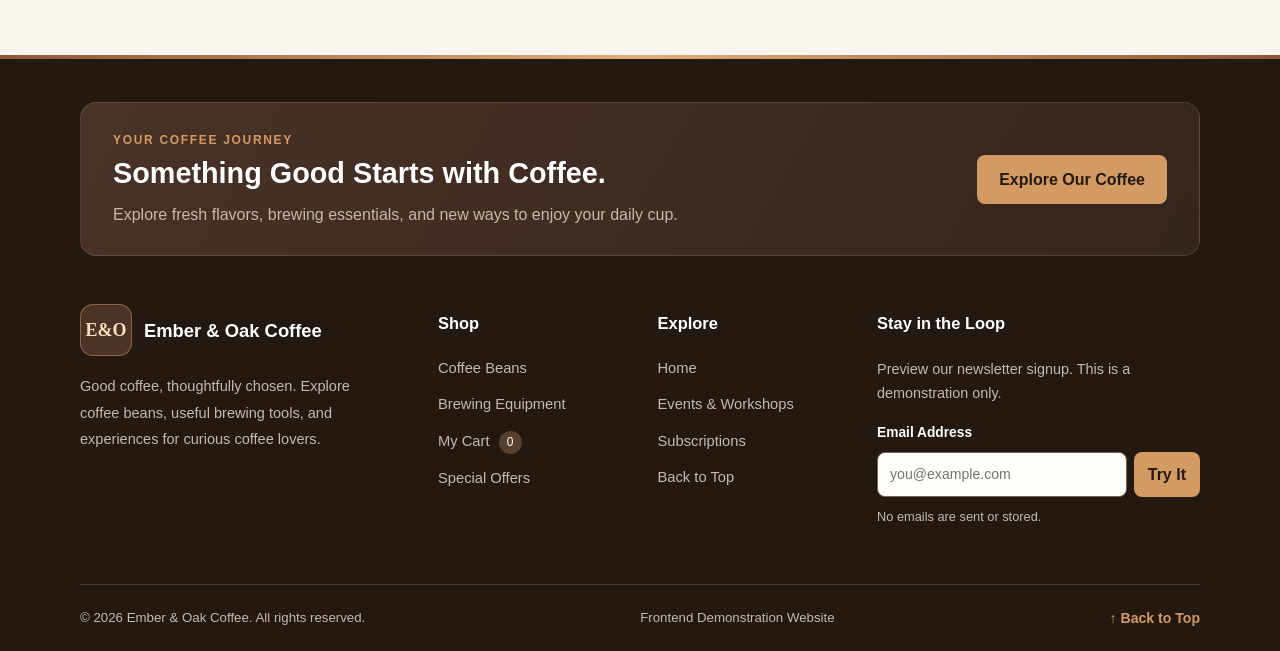
==== commit 529f7b9b: "Initial commit: Ember & Oak Coffee website" ====
--- a/index.html
+++ b/index.html
@@ -957,12 +957,27 @@
       &times;
     </button>
 
-    <div
-      class="home-dialog-icon"
-      aria-hidden="true"
-    >
-      ☕
-    </div>
+    
+<div class="home-dialog-icon" aria-hidden="true">
+  <svg
+    xmlns="http://www.w3.org/2000/svg"
+    width="32"
+    height="32"
+    viewBox="0 0 24 24"
+    fill="none"
+    stroke="currentColor"
+    stroke-width="1.8"
+    stroke-linecap="round"
+    stroke-linejoin="round"
+  >
+    <path d="M10 2v2"/>
+    <path d="M14 2v2"/>
+    <path d="M4 7h16"/>
+    <path d="M4 7v11a4 4 0 0 0 4 4h8a4 4 0 0 0 4-4V7"/>
+    <path d="M20 8h1a3 3 0 0 1 0 6h-1"/>
+  </svg>
+</div>
+
 
     <p class="home-section-kicker">
       Welcome to Ember &amp; Oak
--- a/css/style.css
+++ b/css/style.css
@@ -4,6 +4,8 @@
    COMPLETE SHARED + HOMEPAGE STYLES
    Advanced footer: css/footer.css
 =============================================== */
+
+/* COLORS */
 
 :root {
   --coffee: #33241c;
@@ -19,7 +21,9 @@
   --shadow-hover: 0 14px 35px rgba(50, 29, 17, 0.12);
 }
 
-/* GLOBAL */
+/* ===============================================
+   GLOBAL
+=============================================== */
 
 *,
 *::before,
@@ -110,7 +114,9 @@
   text-transform: uppercase;
 }
 
-/* HEADER */
+/* ===============================================
+   HEADER AND NAVIGATION
+=============================================== */
 
 .site-header {
   position: relative;
@@ -187,7 +193,9 @@
   font-size: 0.8rem;
 }
 
-/* BUTTONS */
+/* ===============================================
+   BUTTONS
+=============================================== */
 
 .button {
   display: inline-flex;
@@ -236,7 +244,9 @@
   text-decoration: underline;
 }
 
-/* FORMS */
+/* ===============================================
+   FORMS
+=============================================== */
 
 .input,
 select.input {
@@ -275,7 +285,9 @@
   font-size: 0.85rem;
 }
 
-/* SHARED CARD GRIDS */
+/* ===============================================
+   SHARED CARD GRIDS
+=============================================== */
 
 .feature-grid,
 .product-grid,
@@ -326,7 +338,9 @@
   color: var(--muted);
 }
 
-/* COFFEE AND EQUIPMENT PAGES */
+/* ===============================================
+   COFFEE AND EQUIPMENT PAGES
+=============================================== */
 
 .catalogue-heading {
   padding: 45px 0 10px;
@@ -424,7 +438,9 @@
   font-weight: 700;
 }
 
-/* ADD-TO-CART QUANTITY CONTROLS */
+/* ===============================================
+   ADD-TO-CART QUANTITY CONTROLS
+=============================================== */
 
 .card-cart-action {
   display: flex;
@@ -478,7 +494,9 @@
   margin: 15px 0;
 }
 
-/* SHOPPING CART PAGE */
+/* ===============================================
+   SHOPPING CART PAGE
+=============================================== */
 
 .cart-layout {
   display: grid;
@@ -557,7 +575,9 @@
   text-align: center;
 }
 
-/* ORDER SUMMARY */
+/* ===============================================
+   ORDER SUMMARY
+=============================================== */
 
 .summary-card {
   padding: 24px;
@@ -599,7 +619,9 @@
   margin-top: 20px;
 }
 
-/* EVENTS AND OFFERS */
+/* ===============================================
+   EVENTS AND OFFERS
+=============================================== */
 
 .event-spacing {
   margin-top: 25px;
@@ -646,7 +668,9 @@
   margin: 5px 8px 5px 0;
 }
 
-/* WELCOME DIALOG */
+/* ===============================================
+   WELCOME DIALOG
+=============================================== */
 
 .welcome-dialog {
   width: min(440px, 92vw);
@@ -683,7 +707,10 @@
   margin-top: 12px;
 }
 
-/* SIMPLE FOOTER FALLBACK */
+/* ===============================================
+   SIMPLE FOOTER FALLBACK
+   Advanced footer styles are in footer.css
+=============================================== */
 
 .site-footer {
   margin-top: 32px;
@@ -883,7 +910,9 @@
   font-size: 0.76rem;
 }
 
-/* BENEFITS */
+/* ===============================================
+   HOMEPAGE BENEFITS
+=============================================== */
 
 .home-benefits {
   border-bottom: 1px solid var(--border);
@@ -927,7 +956,9 @@
   line-height: 1.6;
 }
 
-/* HOMEPAGE SECTIONS */
+/* ===============================================
+   HOMEPAGE SECTIONS
+=============================================== */
 
 .home-section {
   padding-block: 85px;
@@ -954,7 +985,9 @@
   line-height: 1.8;
 }
 
-/* CATEGORY CARDS */
+/* ===============================================
+   HOMEPAGE CATEGORY CARDS
+=============================================== */
 
 .home-category-grid {
   display: grid;
@@ -1032,7 +1065,7 @@
 }
 
 /* ===============================================
-   FEATURED PRODUCTS — FIXED CARD LAYOUT
+   HOMEPAGE FEATURED PRODUCTS
 =============================================== */
 
 .home-products-section {
@@ -1115,9 +1148,7 @@
   line-height: 1.7;
 }
 
-/* IMPORTANT FIX:
-   Every card has one price row
-   followed by one quantity-control row. */
+/* PRICE ABOVE THE QUANTITY CONTROLS */
 
 .home-product-grid .product-bottom {
   display: grid;
@@ -1130,8 +1161,6 @@
   padding-top: 20px;
 }
 
-/* Price is always on its own row */
-
 .home-product-grid .product-bottom > strong {
   display: block;
   min-width: 0;
@@ -1140,7 +1169,7 @@
   white-space: nowrap;
 }
 
-/* Quantity controls fill the card width */
+/* ADD TO CART / QUANTITY SELECTOR */
 
 .home-product-grid .card-cart-action {
   display: flex;
@@ -1150,14 +1179,10 @@
   min-width: 0;
 }
 
-/* Full-width Add to Cart button */
-
 .home-product-grid .card-cart-action > [data-add] {
   width: 100%;
   min-height: 43px;
 }
-
-/* Full-width minus / number / plus selector */
 
 .home-product-grid .card-stepper {
   display: flex;
@@ -1176,13 +1201,13 @@
   height: 43px;
 }
 
-/* Before JavaScript creates the quantity wrapper */
-
 .home-product-grid .product-bottom > button[data-add] {
   width: 100%;
 }
 
-/* VIEW ALL PRODUCTS */
+/* ===============================================
+   VIEW ALL PRODUCTS
+=============================================== */
 
 .home-view-all {
   display: flex;
@@ -1200,7 +1225,9 @@
   text-underline-offset: 4px;
 }
 
-/* HOMEPAGE PROMOTION */
+/* ===============================================
+   HOMEPAGE PROMOTION
+=============================================== */
 
 .home-promotion {
   padding-block: 70px;
@@ -1235,7 +1262,9 @@
   flex-shrink: 0;
 }
 
-/* HOMEPAGE WELCOME POPUP */
+/* ===============================================
+   HOMEPAGE WELCOME POPUP
+=============================================== */
 
 .home-welcome-dialog {
   position: relative;
@@ -1253,15 +1282,27 @@
   background: rgba(24, 15, 10, 0.65);
 }
 
+/* FIXED COFFEE ICON — SVG */
+
 .home-dialog-icon {
-  display: grid;
-  place-items: center;
-  width: 65px;
-  height: 65px;
-  margin: 0 auto 20px;
+  display: flex;
+  align-items: center;
+  justify-content: center;
+  width: 68px;
+  height: 68px;
+  margin: 0 auto 22px;
+  border: 1px solid #e2ccb5;
   border-radius: 50%;
-  background: #efe0cf;
-  font-size: 30px;
+  background: #f1e4d4;
+  color: #654936;
+  box-shadow: 0 5px 16px rgba(101, 73, 54, 0.08);
+}
+
+.home-dialog-icon svg {
+  display: block;
+  width: 32px;
+  height: 32px;
+  flex-shrink: 0;
 }
 
 .home-welcome-dialog h2 {
@@ -1485,4 +1526,4 @@
   .home-category-image img {
     transition: none;
   }
-}+}
